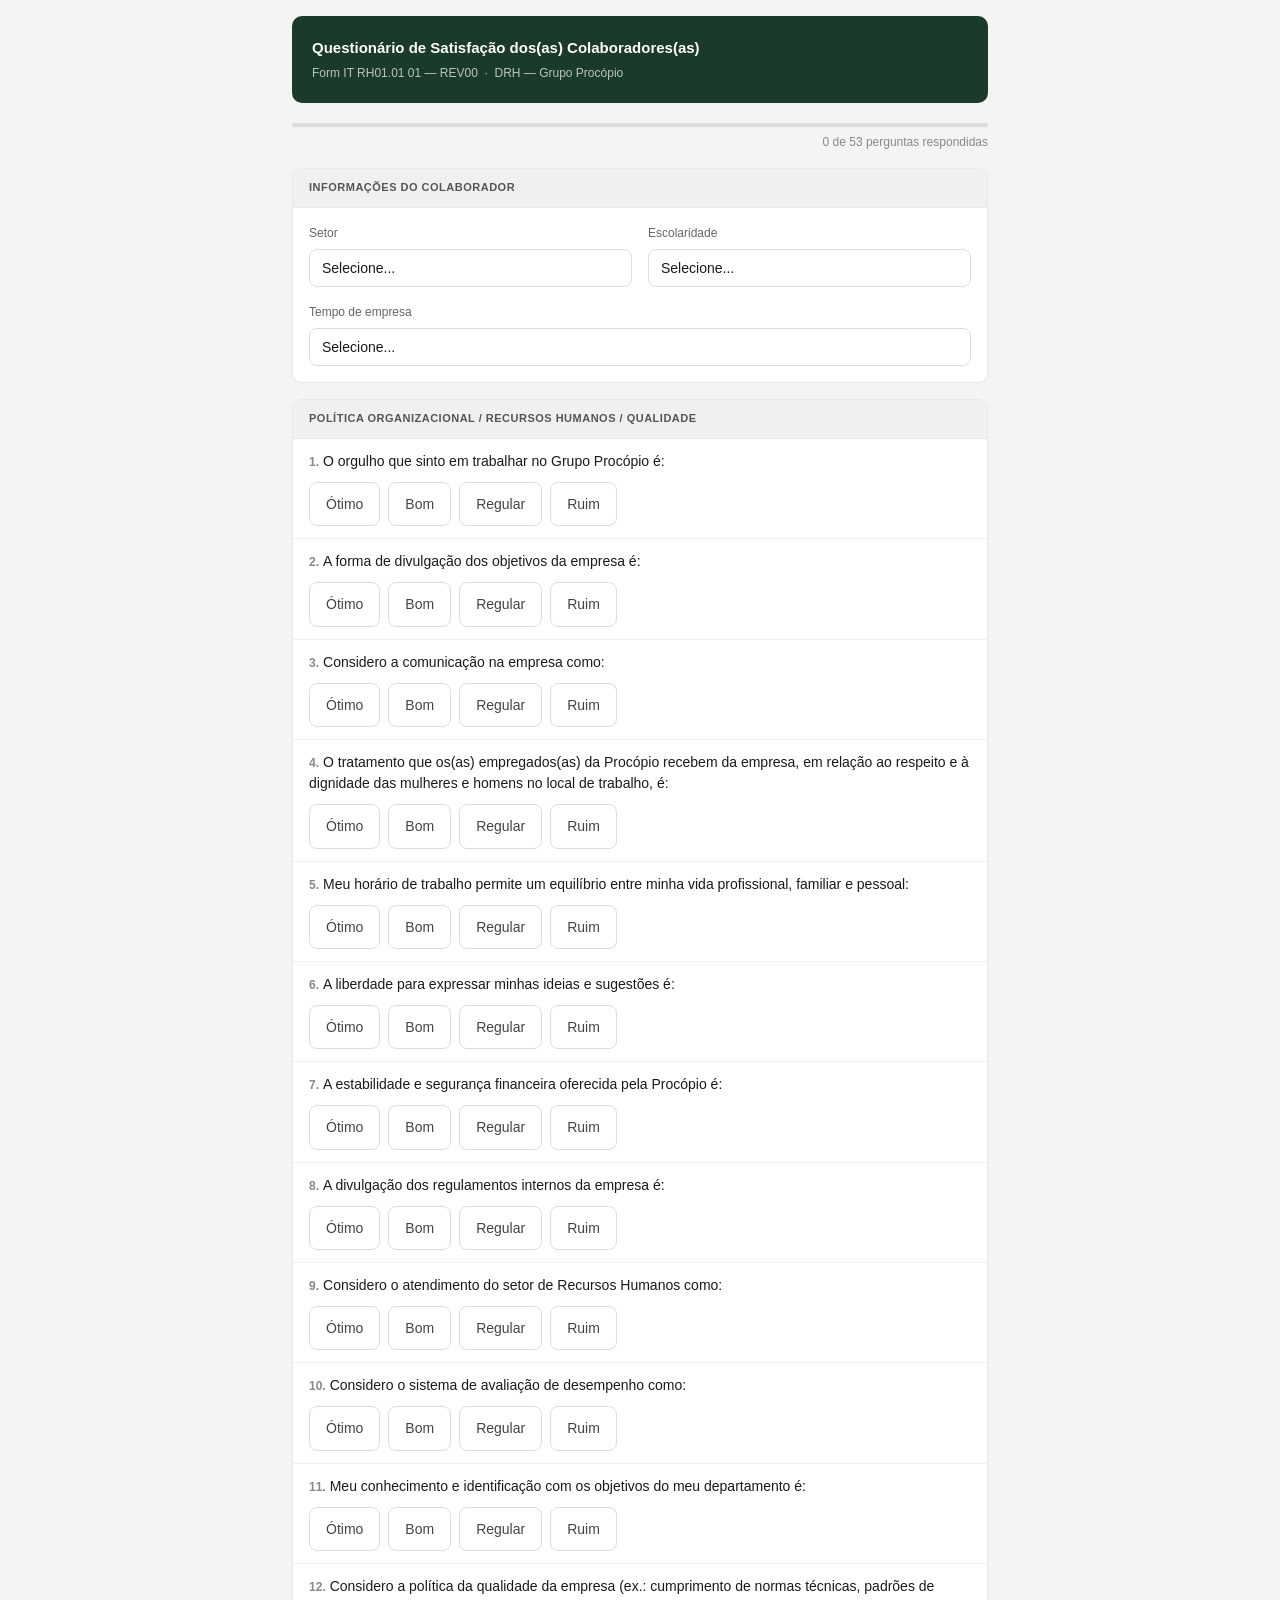
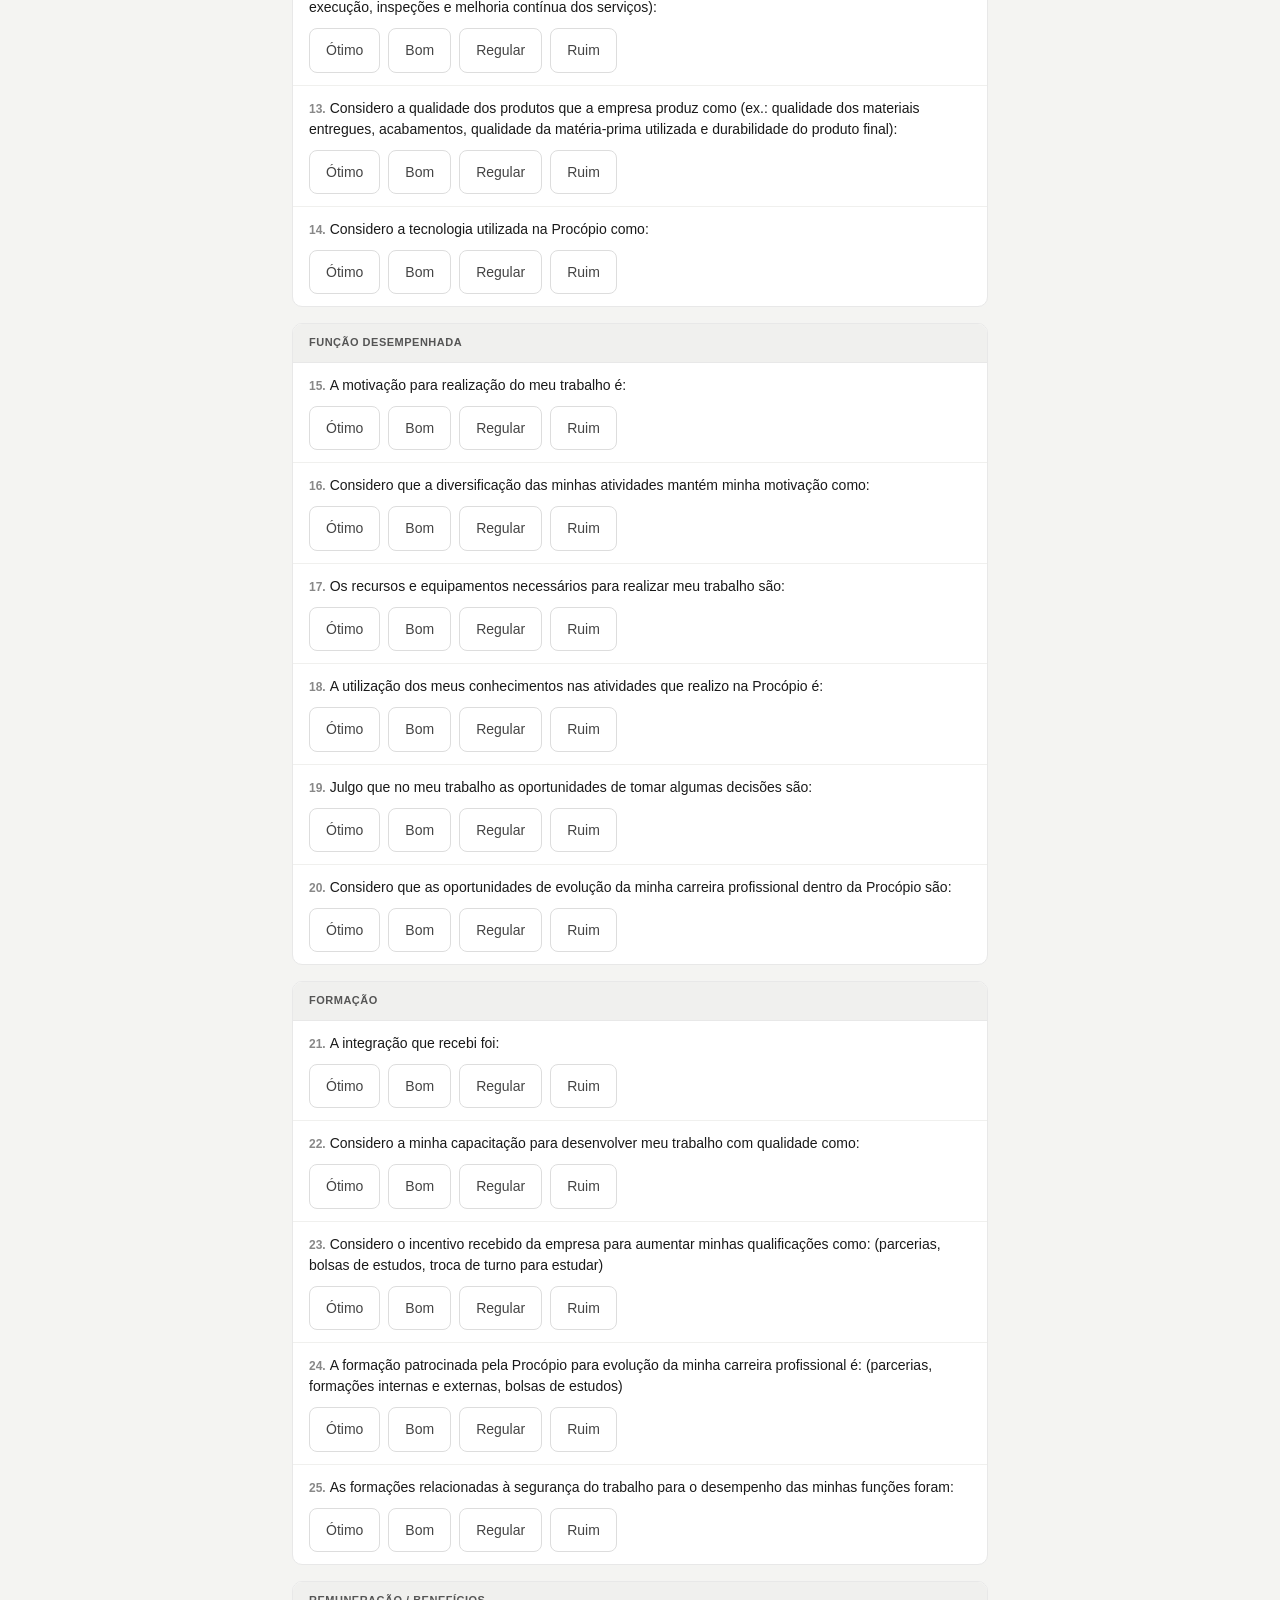
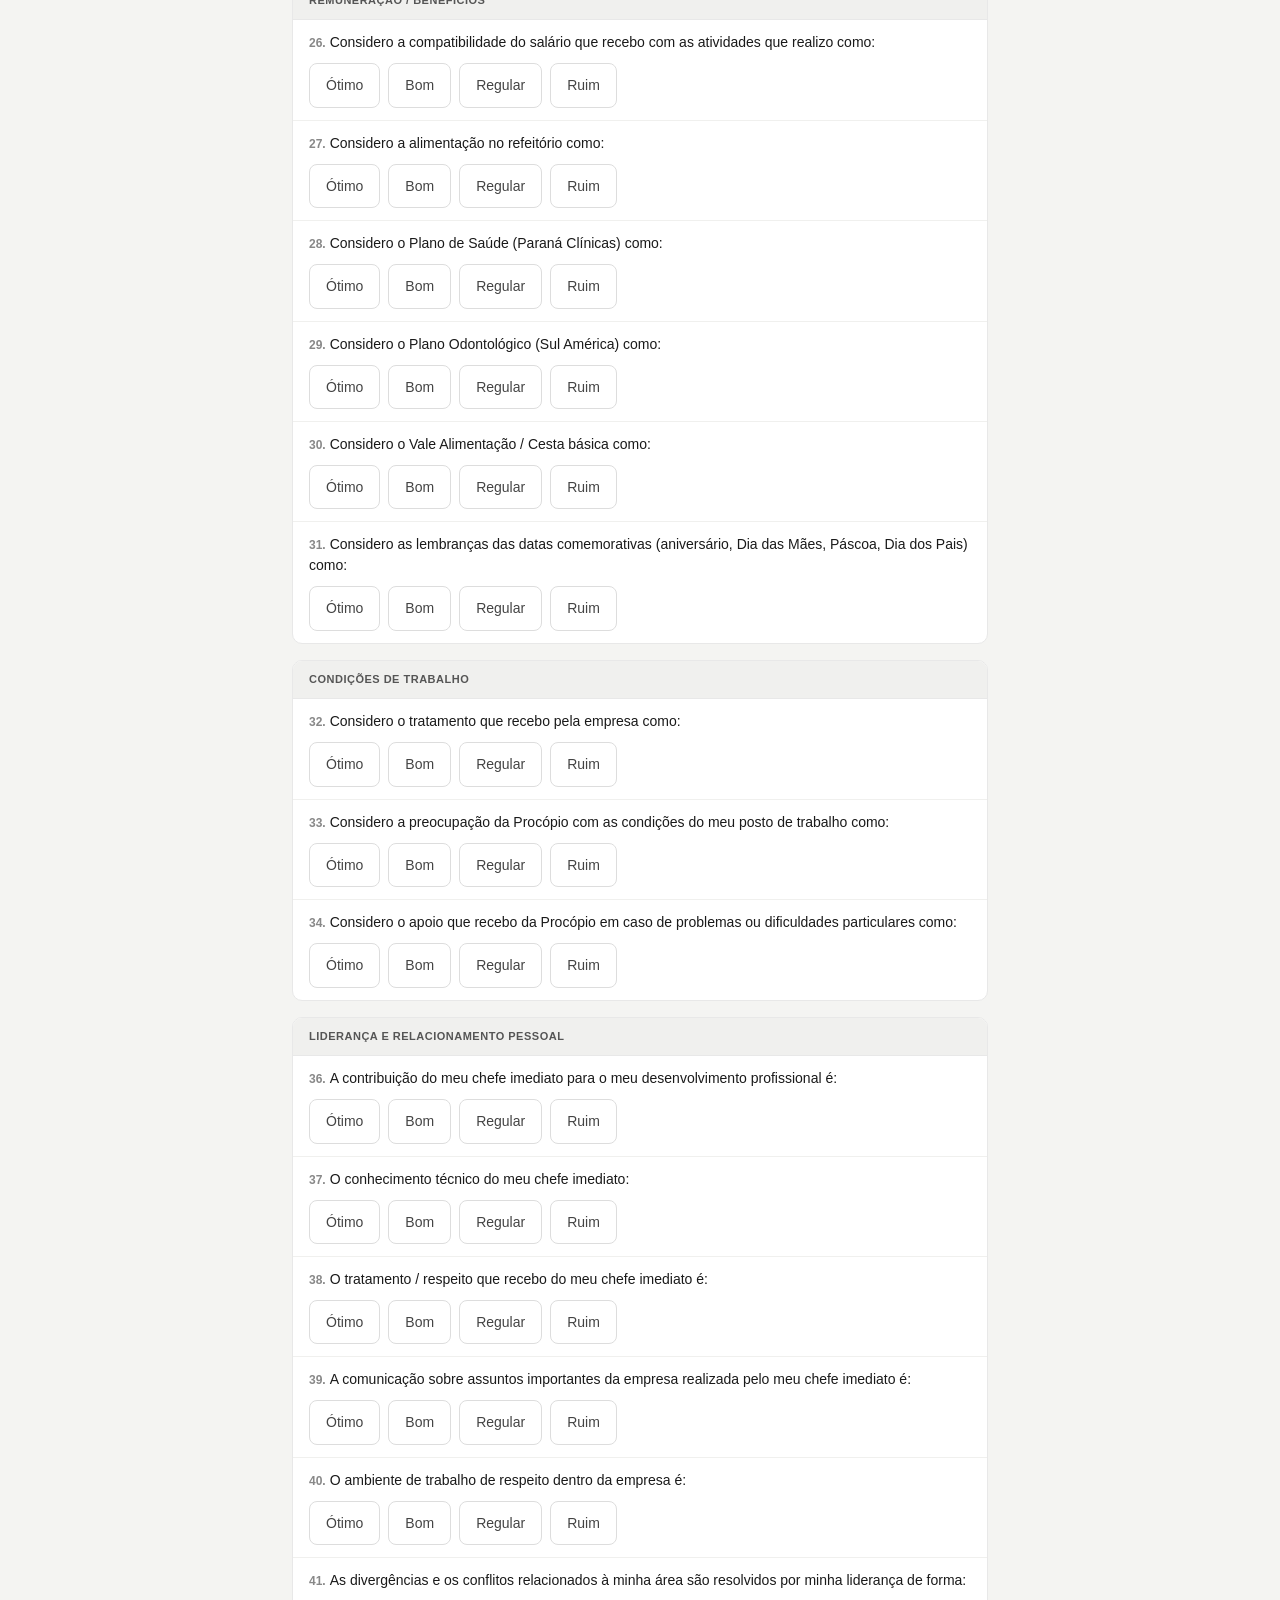
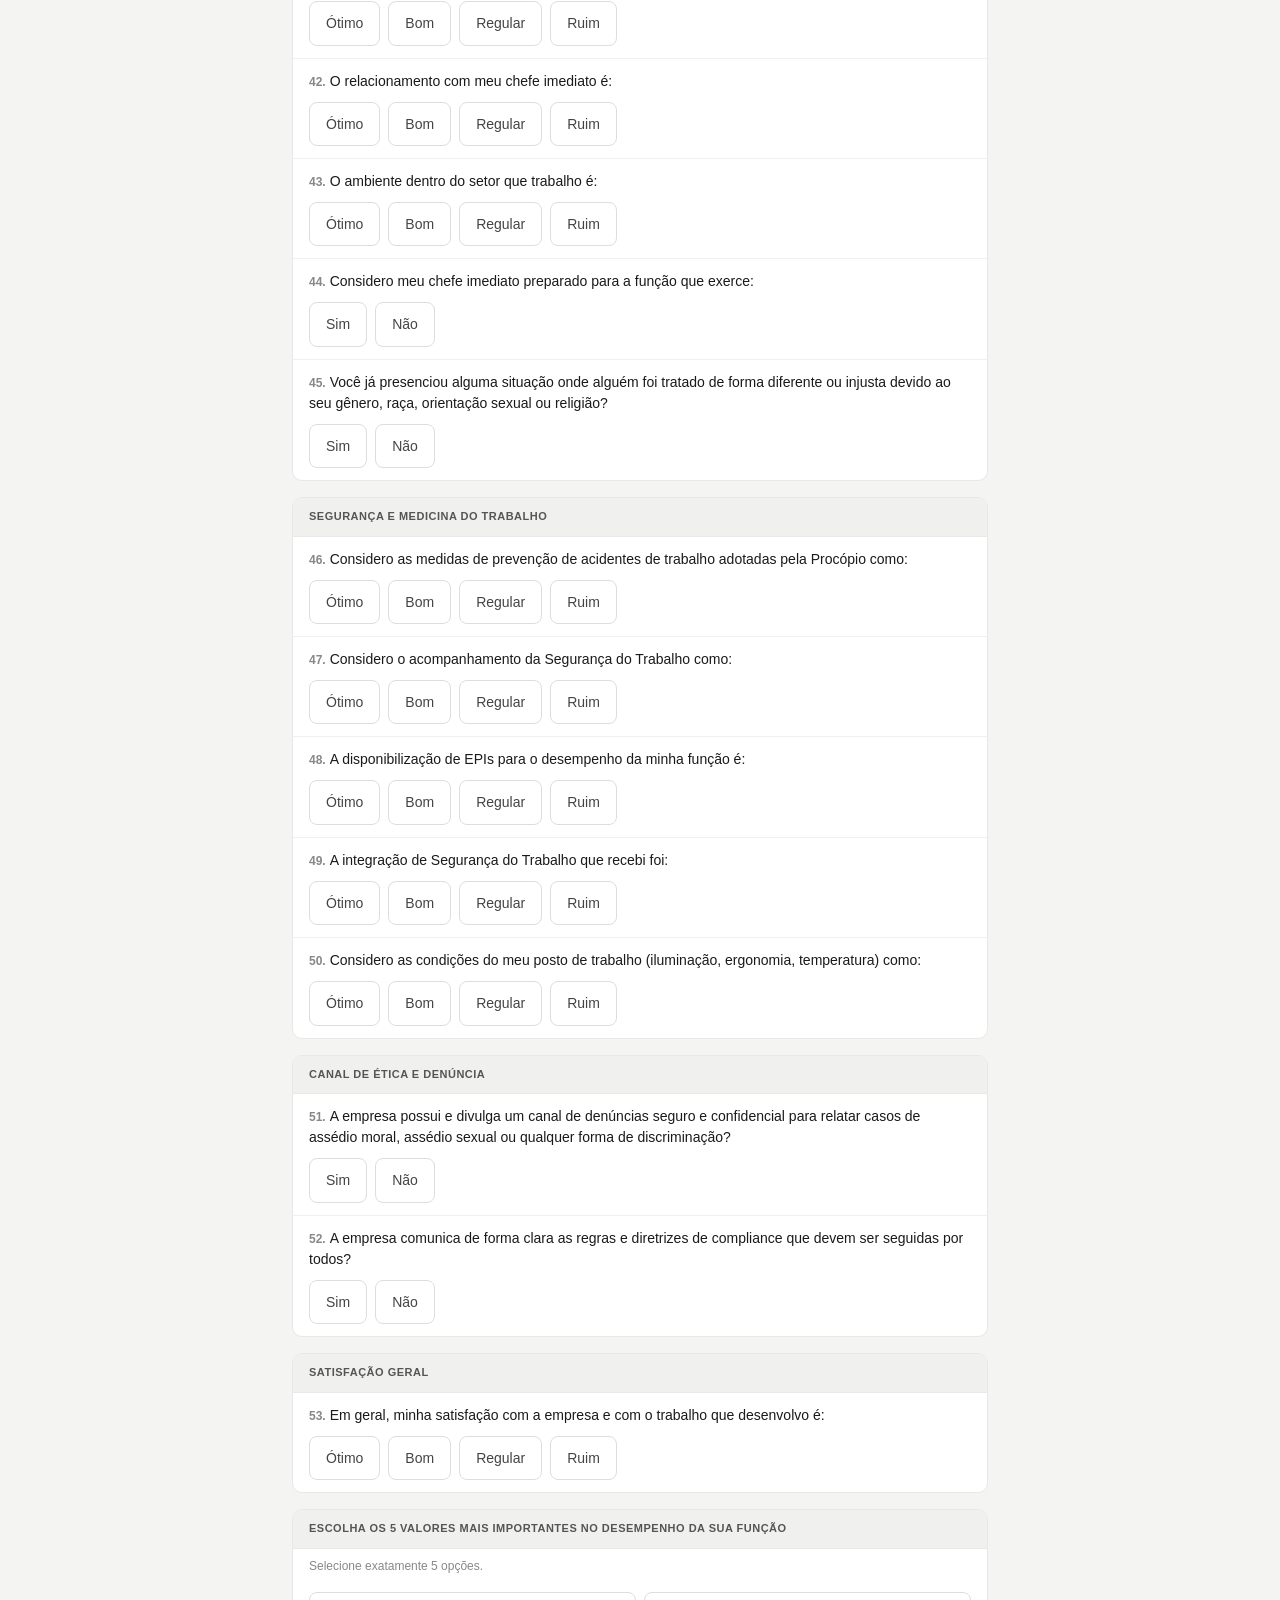
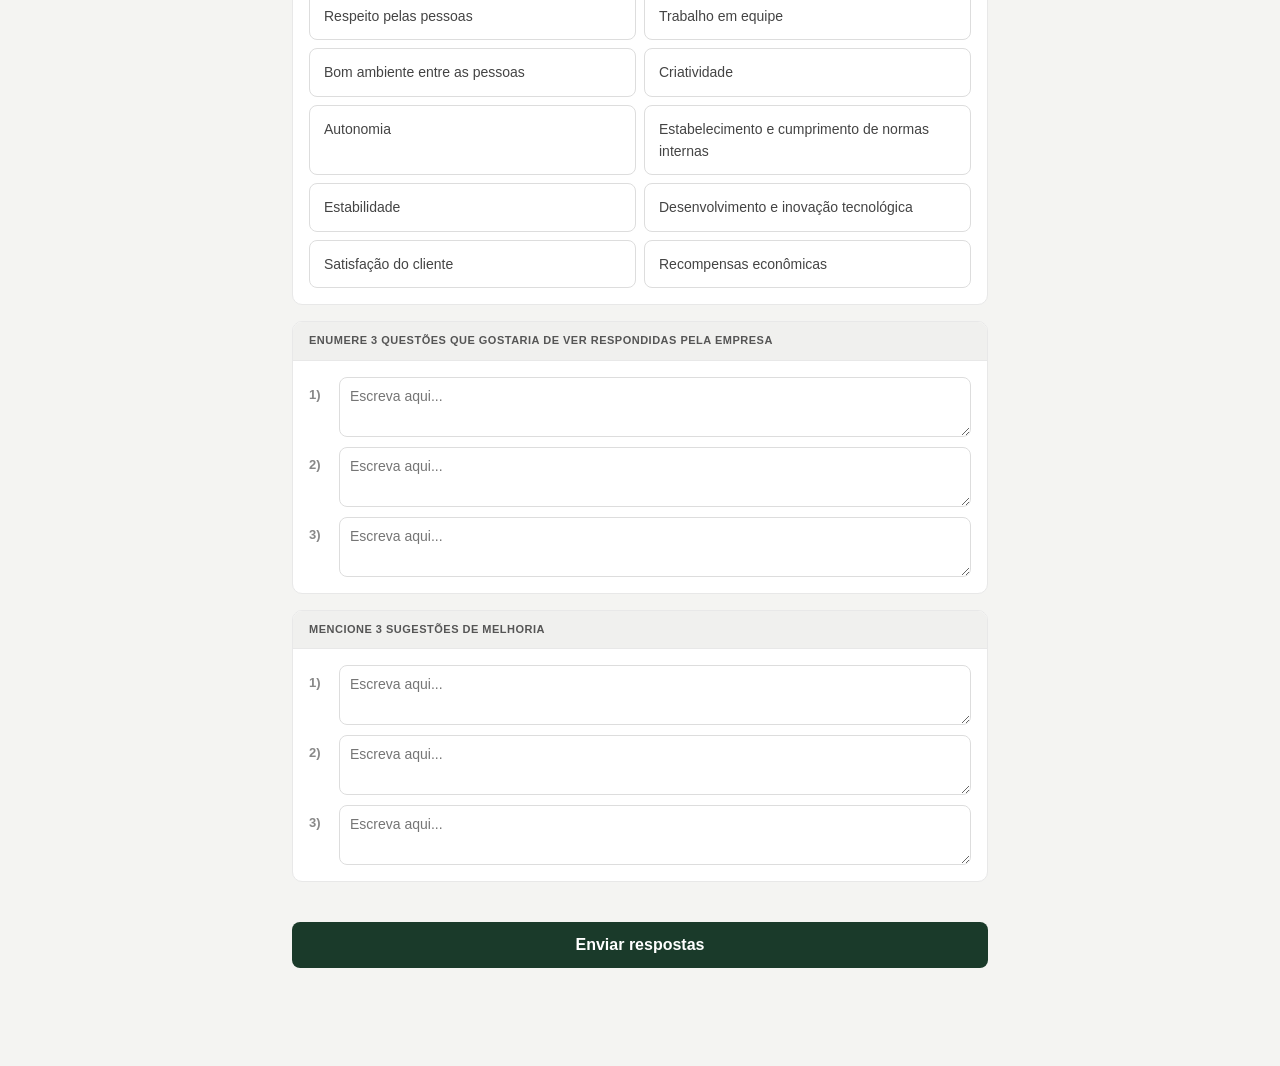
==== index.html @ 935e8601 "Rename Index.html to index.html" ====
<!DOCTYPE html>
<html lang="pt-BR">
<head>
  <meta charset="UTF-8">
  <meta name="viewport" content="width=device-width, initial-scale=1.0">
  <title>Pesquisa de Satisfação — Grupo Procópio</title>
  <link rel="stylesheet" href="style.css">
</head>
<body>

<div class="wrap">
  <div class="header">
    <h1>Questionário de Satisfação dos(as) Colaboradores(as)</h1>
    <p>Form IT RH01.01 01 — REV00 &nbsp;·&nbsp; DRH — Grupo Procópio</p>
  </div>

  <div class="progress-bar"><div class="progress-fill" id="prog"></div></div>
  <p class="progress-label" id="prog-label">0 de 53 perguntas respondidas</p>

  <form id="form">

    <div class="section">
      <div class="section-title">Informações do colaborador</div>
      <div class="info-grid">
        <div class="info-field">
          <label for="setor">Setor</label>
          <select id="setor" name="setor" required>
            <option value="">Selecione...</option>
            <option>Administrativo / Comercial / Compras / Controladoria / Financeiro / Contábil / RH / TI / Portaria / Serv. Gerais / Apoio Adm. / Seg. Trabalho</option>
            <option>Expedição / Logística / PCP / Almoxarifado / Controle M.P. / Cadastro / Custos / Desenv. Produtos / Controle de Qualidade</option>
            <option>Extrusão T35 / Extrusão T90 / Mecânica Extrusora / Laminadora / Manutenção Mecânica / Manutenção Elétrica</option>
            <option>Acabamento / Convertex / Impressão</option>
            <option>Acabamento Big Bag / Corte Kit Big Bag</option>
            <option>Lonas / Cortina / Trançadeira</option>
            <option>Tecelagem Plana / Urdideira / Revisora</option>
            <option>Tecelagem Circular / Tecelagem Circular Bag</option>
          </select>
        </div>
        <div class="info-field">
          <label for="escolaridade">Escolaridade</label>
          <select id="escolaridade" name="escolaridade" required>
            <option value="">Selecione...</option>
            <option>Ensino Fundamental Incompleto (1ª a 4ª série)</option>
            <option>Ensino Fundamental Completo (1º grau)</option>
            <option>Ensino Médio Incompleto</option>
            <option>Ensino Médio Completo</option>
            <option>Ensino Superior Incompleto</option>
            <option>Ensino Superior Completo</option>
            <option>Especialização / MBA / Mestrado</option>
          </select>
        </div>
        <div class="info-field full">
          <label for="tempo">Tempo de empresa</label>
          <select id="tempo" name="tempo" required>
            <option value="">Selecione...</option>
            <option>Há menos de 1 ano</option>
            <option>Entre 1 a 3 anos</option>
            <option>Entre 3 e 5 anos</option>
            <option>Entre 5 e 10 anos</option>
            <option>Mais de 10 anos</option>
          </select>
        </div>
      </div>
    </div>

    <div class="section" id="sec-politica"></div>
    <div class="section" id="sec-funcao"></div>
    <div class="section" id="sec-formacao"></div>
    <div class="section" id="sec-remuneracao"></div>
    <div class="section" id="sec-condicoes"></div>
    <div class="section" id="sec-lideranca"></div>
    <div class="section" id="sec-seguranca"></div>
    <div class="section" id="sec-etica"></div>
    <div class="section" id="sec-geral"></div>

    <div class="section">
      <div class="section-title">Escolha os 5 valores mais importantes no desempenho da sua função</div>
      <p class="cb-note" id="cb-note">Selecione exatamente 5 opções.</p>
      <div class="checkboxes" id="valores"></div>
    </div>

    <div class="section">
      <div class="section-title">Enumere 3 questões que gostaria de ver respondidas pela empresa</div>
      <div class="numbered-inputs">
        <div class="numbered-input"><span>1)</span><textarea name="qe1" placeholder="Escreva aqui..."></textarea></div>
        <div class="numbered-input"><span>2)</span><textarea name="qe2" placeholder="Escreva aqui..."></textarea></div>
        <div class="numbered-input"><span>3)</span><textarea name="qe3" placeholder="Escreva aqui..."></textarea></div>
      </div>
    </div>

    <div class="section">
      <div class="section-title">Mencione 3 sugestões de melhoria</div>
      <div class="numbered-inputs">
        <div class="numbered-input"><span>1)</span><textarea name="sug1" placeholder="Escreva aqui..."></textarea></div>
        <div class="numbered-input"><span>2)</span><textarea name="sug2" placeholder="Escreva aqui..."></textarea></div>
        <div class="numbered-input"><span>3)</span><textarea name="sug3" placeholder="Escreva aqui..."></textarea></div>
      </div>
    </div>

    <div class="submit-area">
      <button type="submit" class="btn-submit" id="btn-submit">Enviar respostas</button>
      <p class="erro" id="erro"></p>
    </div>

  </form>

  <div class="success-msg" id="success">
    <div class="success-icon">✓</div>
    <h2>Obrigado pela sua colaboração!</h2>
    <p>Sua pesquisa foi enviada com sucesso. Suas respostas são muito importantes para o Grupo Procópio.</p>
  </div>
</div>

<script>
const SUPABASE_URL = 'https://snpbcjtvoootlnkgpnqf.supabase.co';
const SUPABASE_KEY = 'sb_publishable_-Ua2XWfrny9d1gd7QwHbWw_etVIlfuI';

const OTIMO = ['Ótimo', 'Bom', 'Regular', 'Ruim'];
const SIMNAO = ['Sim', 'Não'];

const secoes = [
  { id: 'sec-politica', titulo: 'Política organizacional / Recursos humanos / Qualidade', perguntas: [
    [1,'O orgulho que sinto em trabalhar no Grupo Procópio é:',OTIMO],
    [2,'A forma de divulgação dos objetivos da empresa é:',OTIMO],
    [3,'Considero a comunicação na empresa como:',OTIMO],
    [4,'O tratamento que os(as) empregados(as) da Procópio recebem da empresa, em relação ao respeito e à dignidade das mulheres e homens no local de trabalho, é:',OTIMO],
    [5,'Meu horário de trabalho permite um equilíbrio entre minha vida profissional, familiar e pessoal:',OTIMO],
    [6,'A liberdade para expressar minhas ideias e sugestões é:',OTIMO],
    [7,'A estabilidade e segurança financeira oferecida pela Procópio é:',OTIMO],
    [8,'A divulgação dos regulamentos internos da empresa é:',OTIMO],
    [9,'Considero o atendimento do setor de Recursos Humanos como:',OTIMO],
    [10,'Considero o sistema de avaliação de desempenho como:',OTIMO],
    [11,'Meu conhecimento e identificação com os objetivos do meu departamento é:',OTIMO],
    [12,'Considero a política da qualidade da empresa (ex.: cumprimento de normas técnicas, padrões de execução, inspeções e melhoria contínua dos serviços):',OTIMO],
    [13,'Considero a qualidade dos produtos que a empresa produz como (ex.: qualidade dos materiais entregues, acabamentos, qualidade da matéria-prima utilizada e durabilidade do produto final):',OTIMO],
    [14,'Considero a tecnologia utilizada na Procópio como:',OTIMO],
  ]},
  { id: 'sec-funcao', titulo: 'Função desempenhada', perguntas: [
    [15,'A motivação para realização do meu trabalho é:',OTIMO],
    [16,'Considero que a diversificação das minhas atividades mantém minha motivação como:',OTIMO],
    [17,'Os recursos e equipamentos necessários para realizar meu trabalho são:',OTIMO],
    [18,'A utilização dos meus conhecimentos nas atividades que realizo na Procópio é:',OTIMO],
    [19,'Julgo que no meu trabalho as oportunidades de tomar algumas decisões são:',OTIMO],
    [20,'Considero que as oportunidades de evolução da minha carreira profissional dentro da Procópio são:',OTIMO],
  ]},
  { id: 'sec-formacao', titulo: 'Formação', perguntas: [
    [21,'A integração que recebi foi:',OTIMO],
    [22,'Considero a minha capacitação para desenvolver meu trabalho com qualidade como:',OTIMO],
    [23,'Considero o incentivo recebido da empresa para aumentar minhas qualificações como: (parcerias, bolsas de estudos, troca de turno para estudar)',OTIMO],
    [24,'A formação patrocinada pela Procópio para evolução da minha carreira profissional é: (parcerias, formações internas e externas, bolsas de estudos)',OTIMO],
    [25,'As formações relacionadas à segurança do trabalho para o desempenho das minhas funções foram:',OTIMO],
  ]},
  { id: 'sec-remuneracao', titulo: 'Remuneração / Benefícios', perguntas: [
    [26,'Considero a compatibilidade do salário que recebo com as atividades que realizo como:',OTIMO],
    [27,'Considero a alimentação no refeitório como:',OTIMO],
    [28,'Considero o Plano de Saúde (Paraná Clínicas) como:',OTIMO],
    [29,'Considero o Plano Odontológico (Sul América) como:',OTIMO],
    [30,'Considero o Vale Alimentação / Cesta básica como:',OTIMO],
    [31,'Considero as lembranças das datas comemorativas (aniversário, Dia das Mães, Páscoa, Dia dos Pais) como:',OTIMO],
  ]},
  { id: 'sec-condicoes', titulo: 'Condições de trabalho', perguntas: [
    [32,'Considero o tratamento que recebo pela empresa como:',OTIMO],
    [33,'Considero a preocupação da Procópio com as condições do meu posto de trabalho como:',OTIMO],
    [34,'Considero o apoio que recebo da Procópio em caso de problemas ou dificuldades particulares como:',OTIMO],
  ]},
  { id: 'sec-lideranca', titulo: 'Liderança e relacionamento pessoal', perguntas: [
    [36,'A contribuição do meu chefe imediato para o meu desenvolvimento profissional é:',OTIMO],
    [37,'O conhecimento técnico do meu chefe imediato:',OTIMO],
    [38,'O tratamento / respeito que recebo do meu chefe imediato é:',OTIMO],
    [39,'A comunicação sobre assuntos importantes da empresa realizada pelo meu chefe imediato é:',OTIMO],
    [40,'O ambiente de trabalho de respeito dentro da empresa é:',OTIMO],
    [41,'As divergências e os conflitos relacionados à minha área são resolvidos por minha liderança de forma:',OTIMO],
    [42,'O relacionamento com meu chefe imediato é:',OTIMO],
    [43,'O ambiente dentro do setor que trabalho é:',OTIMO],
    [44,'Considero meu chefe imediato preparado para a função que exerce:',SIMNAO],
    [45,'Você já presenciou alguma situação onde alguém foi tratado de forma diferente ou injusta devido ao seu gênero, raça, orientação sexual ou religião?',SIMNAO],
  ]},
  { id: 'sec-seguranca', titulo: 'Segurança e medicina do trabalho', perguntas: [
    [46,'Considero as medidas de prevenção de acidentes de trabalho adotadas pela Procópio como:',OTIMO],
    [47,'Considero o acompanhamento da Segurança do Trabalho como:',OTIMO],
    [48,'A disponibilização de EPIs para o desempenho da minha função é:',OTIMO],
    [49,'A integração de Segurança do Trabalho que recebi foi:',OTIMO],
    [50,'Considero as condições do meu posto de trabalho (iluminação, ergonomia, temperatura) como:',OTIMO],
  ]},
  { id: 'sec-etica', titulo: 'Canal de ética e denúncia', perguntas: [
    [51,'A empresa possui e divulga um canal de denúncias seguro e confidencial para relatar casos de assédio moral, assédio sexual ou qualquer forma de discriminação?',SIMNAO],
    [52,'A empresa comunica de forma clara as regras e diretrizes de compliance que devem ser seguidas por todos?',SIMNAO],
  ]},
  { id: 'sec-geral', titulo: 'Satisfação geral', perguntas: [
    [53,'Em geral, minha satisfação com a empresa e com o trabalho que desenvolvo é:',OTIMO],
  ]},
];

const valoresOpts = [
  'Respeito pelas pessoas','Trabalho em equipe','Bom ambiente entre as pessoas',
  'Criatividade','Autonomia','Estabelecimento e cumprimento de normas internas',
  'Estabilidade','Desenvolvimento e inovação tecnológica','Satisfação do cliente','Recompensas econômicas'
];

const answers = {};
let answeredCount = 0;
const TOTAL = 53;

function buildSecao(secao) {
  const el = document.getElementById(secao.id);
  el.innerHTML = `<div class="section-title">${secao.titulo}</div>`;
  secao.perguntas.forEach(([num, texto, opts]) => {
    const div = document.createElement('div');
    div.className = 'question';
    div.innerHTML = `<p class="q-text"><span class="q-num">${num}.</span>${texto}</p><div class="radio-group" id="rg${num}"></div>`;
    opts.forEach(opt => {
      const lbl = document.createElement('label');
      lbl.className = 'radio-opt';
      lbl.textContent = opt;
      lbl.addEventListener('click', () => selectOpt(num, opt, lbl, div.querySelector('.radio-group')));
      div.querySelector('.radio-group').appendChild(lbl);
    });
    el.appendChild(div);
  });
}

function selectOpt(num, val, clickedLbl, group) {
  const prev = !answers[num];
  answers[num] = val;
  group.querySelectorAll('.radio-opt').forEach(b => b.classList.remove('selected'));
  clickedLbl.classList.add('selected');
  if (prev) { answeredCount++; updateProgress(); }
}

function updateProgress() {
  const pct = Math.round((answeredCount / TOTAL) * 100);
  document.getElementById('prog').style.width = pct + '%';
  document.getElementById('prog-label').textContent = answeredCount + ' de ' + TOTAL + ' perguntas respondidas';
}

function buildValores() {
  const sel = new Set();
  const c = document.getElementById('valores');
  valoresOpts.forEach(v => {
    const lbl = document.createElement('label');
    lbl.className = 'cb-opt';
    lbl.textContent = v;
    lbl.addEventListener('click', () => {
      if (lbl.classList.contains('selected')) {
        sel.delete(v); lbl.classList.remove('selected');
      } else {
        if (sel.size >= 5) return;
        sel.add(v); lbl.classList.add('selected');
      }
      document.getElementById('cb-note').textContent = 'Selecionados: ' + sel.size + ' / 5';
    });
    c.appendChild(lbl);
  });
}

secoes.forEach(buildSecao);
buildValores();

document.getElementById('form').addEventListener('submit', async (e) => {
  e.preventDefault();
  const btn = document.getElementById('btn-submit');
  const erro = document.getElementById('erro');
  btn.textContent = 'Enviando...';
  btn.disabled = true;
  erro.textContent = '';

  const valoresSel = [...document.querySelectorAll('.cb-opt.selected')].map(el => el.textContent);
  if (valoresSel.length !== 5) {
    erro.textContent = 'Selecione exatamente 5 valores.';
    btn.textContent = 'Enviar respostas';
    btn.disabled = false;
    return;
  }

  const fd = new FormData(e.target);
  const payload = {
    setor: fd.get('setor'),
    escolaridade: fd.get('escolaridade'),
    tempo_empresa: fd.get('tempo'),
    respostas: answers,
    valores: valoresSel,
    questoes_empresa: [fd.get('qe1'), fd.get('qe2'), fd.get('qe3')],
    sugestoes: [fd.get('sug1'), fd.get('sug2'), fd.get('sug3')],
  };

  try {
    const res = await fetch(`${SUPABASE_URL}/rest/v1/respostas_satisfacao`, {
      method: 'POST',
      headers: {
        'Content-Type': 'application/json',
        'apikey': SUPABASE_KEY,
        'Authorization': `Bearer ${SUPABASE_KEY}`,
      },
      body: JSON.stringify(payload),
    });
    if (!res.ok) throw new Error('Erro ao enviar');
    document.getElementById('form').style.display = 'none';
    document.getElementById('success').style.display = 'block';
    window.scrollTo(0, 0);
  } catch (err) {
    erro.textContent = 'Erro ao enviar. Tente novamente.';
    btn.textContent = 'Enviar respostas';
    btn.disabled = false;
  }
});
</script>
</body>
</html>
---- style.css ----
* { box-sizing: border-box; margin: 0; padding: 0; }

body {
  font-family: -apple-system, BlinkMacSystemFont, 'Segoe UI', sans-serif;
  background: #f4f4f2;
  color: #1a1a1a;
  font-size: 15px;
  line-height: 1.6;
}

.wrap {
  max-width: 720px;
  margin: 0 auto;
  padding: 1rem 0.75rem 4rem;
}

.header {
  background: #1a3a2a;
  color: white;
  border-radius: 10px;
  padding: 1.25rem;
  margin-bottom: 1.25rem;
}

.header h1 { font-size: 15px; font-weight: 600; margin-bottom: 4px; }
.header p { font-size: 12px; opacity: 0.7; }

.progress-bar { height: 4px; background: #ddd; border-radius: 4px; margin-bottom: 6px; }
.progress-fill { height: 100%; background: #2d7a4f; border-radius: 4px; transition: width 0.3s; width: 0%; }
.progress-label { font-size: 12px; color: #888; text-align: right; margin-bottom: 1rem; }

.section { background: white; border-radius: 10px; border: 1px solid #e8e8e8; margin-bottom: 1rem; overflow: hidden; }
.section-title { background: #f0f0ee; padding: 10px 1rem; font-size: 11px; font-weight: 600; color: #555; text-transform: uppercase; letter-spacing: 0.5px; border-bottom: 1px solid #e8e8e8; }

.question { padding: 12px 1rem; border-bottom: 1px solid #f0f0ee; }
.question:last-child { border-bottom: none; }
.q-text { font-size: 14px; color: #1a1a1a; margin-bottom: 10px; line-height: 1.5; }
.q-num { font-weight: 600; color: #888; margin-right: 4px; font-size: 12px; }

.radio-group { display: flex; gap: 8px; flex-wrap: wrap; }
.radio-opt {
  padding: 10px 16px;
  border: 1px solid #ddd;
  border-radius: 8px;
  cursor: pointer;
  font-size: 14px;
  color: #444;
  background: white;
  transition: all 0.15s;
  user-select: none;
  min-width: 80px;
  text-align: center;
  flex: 1;
}
.radio-opt:hover { border-color: #2d7a4f; color: #2d7a4f; }
.radio-opt.selected { background: #2d7a4f; border-color: #2d7a4f; color: white; }

.info-grid { display: grid; grid-template-columns: 1fr; gap: 1rem; padding: 1rem; }
.info-field label { font-size: 12px; color: #666; display: block; margin-bottom: 6px; font-weight: 500; }
.info-field select {
  width: 100%;
  padding: 10px 12px;
  font-size: 14px;
  border: 1px solid #ddd;
  border-radius: 8px;
  background: white;
  color: #1a1a1a;
  -webkit-appearance: none;
}
.info-field.full { grid-column: 1 / -1; }

.cb-note { font-size: 12px; color: #888; padding: 8px 1rem 0; }
.checkboxes { display: grid; grid-template-columns: 1fr; gap: 8px; padding: 1rem; }
.cb-opt {
  padding: 12px 14px;
  border: 1px solid #ddd;
  border-radius: 8px;
  cursor: pointer;
  font-size: 14px;
  color: #444;
  background: white;
  transition: all 0.15s;
  user-select: none;
}
.cb-opt:hover { border-color: #2d7a4f; color: #2d7a4f; }
.cb-opt.selected { background: #eaf5ef; border-color: #2d7a4f; color: #1a3a2a; font-weight: 500; }

.numbered-inputs { padding: 1rem; display: flex; flex-direction: column; gap: 10px; }
.numbered-input { display: flex; align-items: flex-start; gap: 10px; }
.numbered-input span { font-size: 13px; font-weight: 600; color: #888; min-width: 20px; padding-top: 8px; }
.numbered-input textarea {
  flex: 1;
  padding: 10px;
  font-size: 14px;
  border: 1px solid #ddd;
  border-radius: 8px;
  background: white;
  color: #1a1a1a;
  resize: vertical;
  font-family: inherit;
  min-height: 60px;
}
.numbered-input textarea:focus { outline: none; border-color: #2d7a4f; }

.submit-area { text-align: center; padding: 1.5rem 0; }
.btn-submit {
  width: 100%;
  padding: 14px;
  font-size: 16px;
  font-weight: 600;
  border-radius: 8px;
  border: none;
  background: #1a3a2a;
  color: white;
  cursor: pointer;
  transition: all 0.15s;
}
.btn-submit:hover { background: #2d7a4f; }
.btn-submit:disabled { opacity: 0.6; cursor: not-allowed; }
.erro { color: #c0392b; font-size: 13px; margin-top: 10px; }

.success-msg { display: none; text-align: center; padding: 3rem 1.5rem; background: white; border-radius: 10px; border: 1px solid #e8e8e8; }
.success-icon { width: 60px; height: 60px; border-radius: 50%; background: #eaf5ef; color: #2d7a4f; font-size: 28px; display: flex; align-items: center; justify-content: center; margin: 0 auto 1rem; }
.success-msg h2 { font-size: 20px; margin-bottom: 8px; }
.success-msg p { font-size: 14px; color: #666; }

/* PAINEL */
.painel-header { background: #1a3a2a; color: white; padding: 1rem 1.5rem; display: flex; justify-content: space-between; align-items: center; }
.painel-header h1 { font-size: 16px; font-weight: 600; }
.painel-header a { font-size: 13px; color: rgba(255,255,255,0.7); text-decoration: none; }
.painel-wrap { max-width: 1100px; margin: 0 auto; padding: 1.5rem 1rem 4rem; }

.stats-grid { display: grid; grid-template-columns: repeat(auto-fit, minmax(160px, 1fr)); gap: 12px; margin-bottom: 1.5rem; }
.stat-card { background: white; border: 1px solid #e8e8e8; border-radius: 10px; padding: 1rem 1.25rem; }
.stat-card .label { font-size: 12px; color: #888; margin-bottom: 4px; }
.stat-card .value { font-size: 28px; font-weight: 600; color: #1a3a2a; }

.tabela-section { background: white; border: 1px solid #e8e8e8; border-radius: 10px; overflow: hidden; margin-bottom: 1.5rem; }
.tabela-section h2 { font-size: 14px; font-weight: 600; padding: 12px 1.25rem; border-bottom: 1px solid #e8e8e8; color: #333; }

table { width: 100%; border-collapse: collapse; font-size: 13px; }
th { background: #f9f9f7; padding: 10px 12px; text-align: left; font-weight: 600; color: #555; border-bottom: 1px solid #e8e8e8; font-size: 12px; }
td { padding: 10px 12px; border-bottom: 1px solid #f0f0ee; color: #333; vertical-align: top; }
tr:last-child td { border-bottom: none; }
tr:hover td { background: #fafaf8; }

.badge { display: inline-block; padding: 2px 8px; border-radius: 12px; font-size: 11px; font-weight: 600; }
.badge-otimo { background: #eaf5ef; color: #1a5c30; }
.badge-bom { background: #e8f0fb; color: #1a3a7a; }
.badge-regular { background: #fef8e7; color: #7a5a1a; }
.badge-ruim { background: #fdecea; color: #7a1a1a; }

.login-wrap { min-height: 100vh; display: flex; align-items: center; justify-content: center; background: #f4f4f2; padding: 1rem; }
.login-card { background: white; border: 1px solid #e8e8e8; border-radius: 12px; padding: 2rem 1.5rem; width: 100%; max-width: 360px; text-align: center; }
.login-card h1 { font-size: 20px; margin-bottom: 6px; }
.login-card p { font-size: 13px; color: #888; margin-bottom: 1.5rem; }
.login-card input { width: 100%; padding: 12px; font-size: 15px; border: 1px solid #ddd; border-radius: 8px; margin-bottom: 12px; font-family: inherit; }
.login-card input:focus { outline: none; border-color: #2d7a4f; }
.btn-login { width: 100%; padding: 12px; font-size: 15px; font-weight: 600; background: #1a3a2a; color: white; border: none; border-radius: 8px; cursor: pointer; }
.btn-login:hover { background: #2d7a4f; }
.login-erro { color: #c0392b; font-size: 13px; margin-top: 8px; }

/* TABLET */
@media (min-width: 600px) {
  .info-grid { grid-template-columns: 1fr 1fr; }
  .checkboxes { grid-template-columns: 1fr 1fr; }
  .radio-opt { flex: unset; min-width: unset; }
}
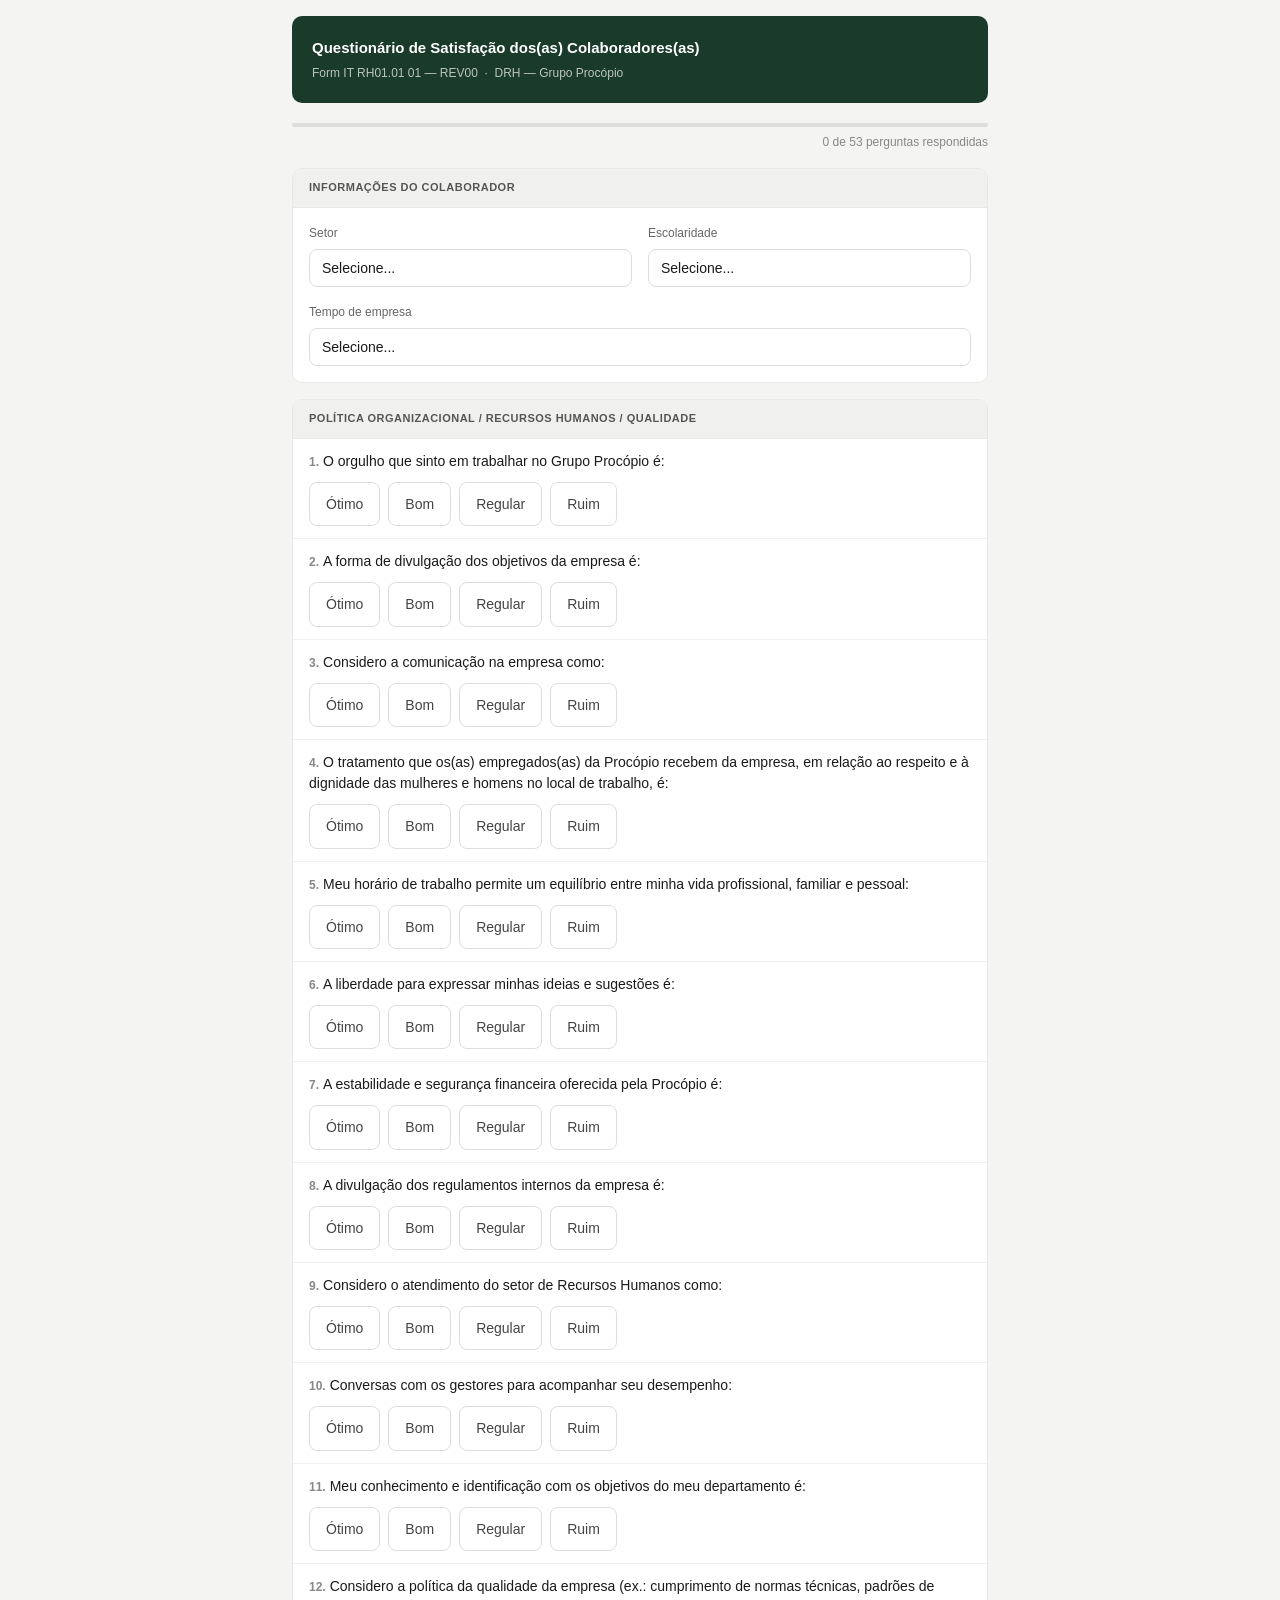
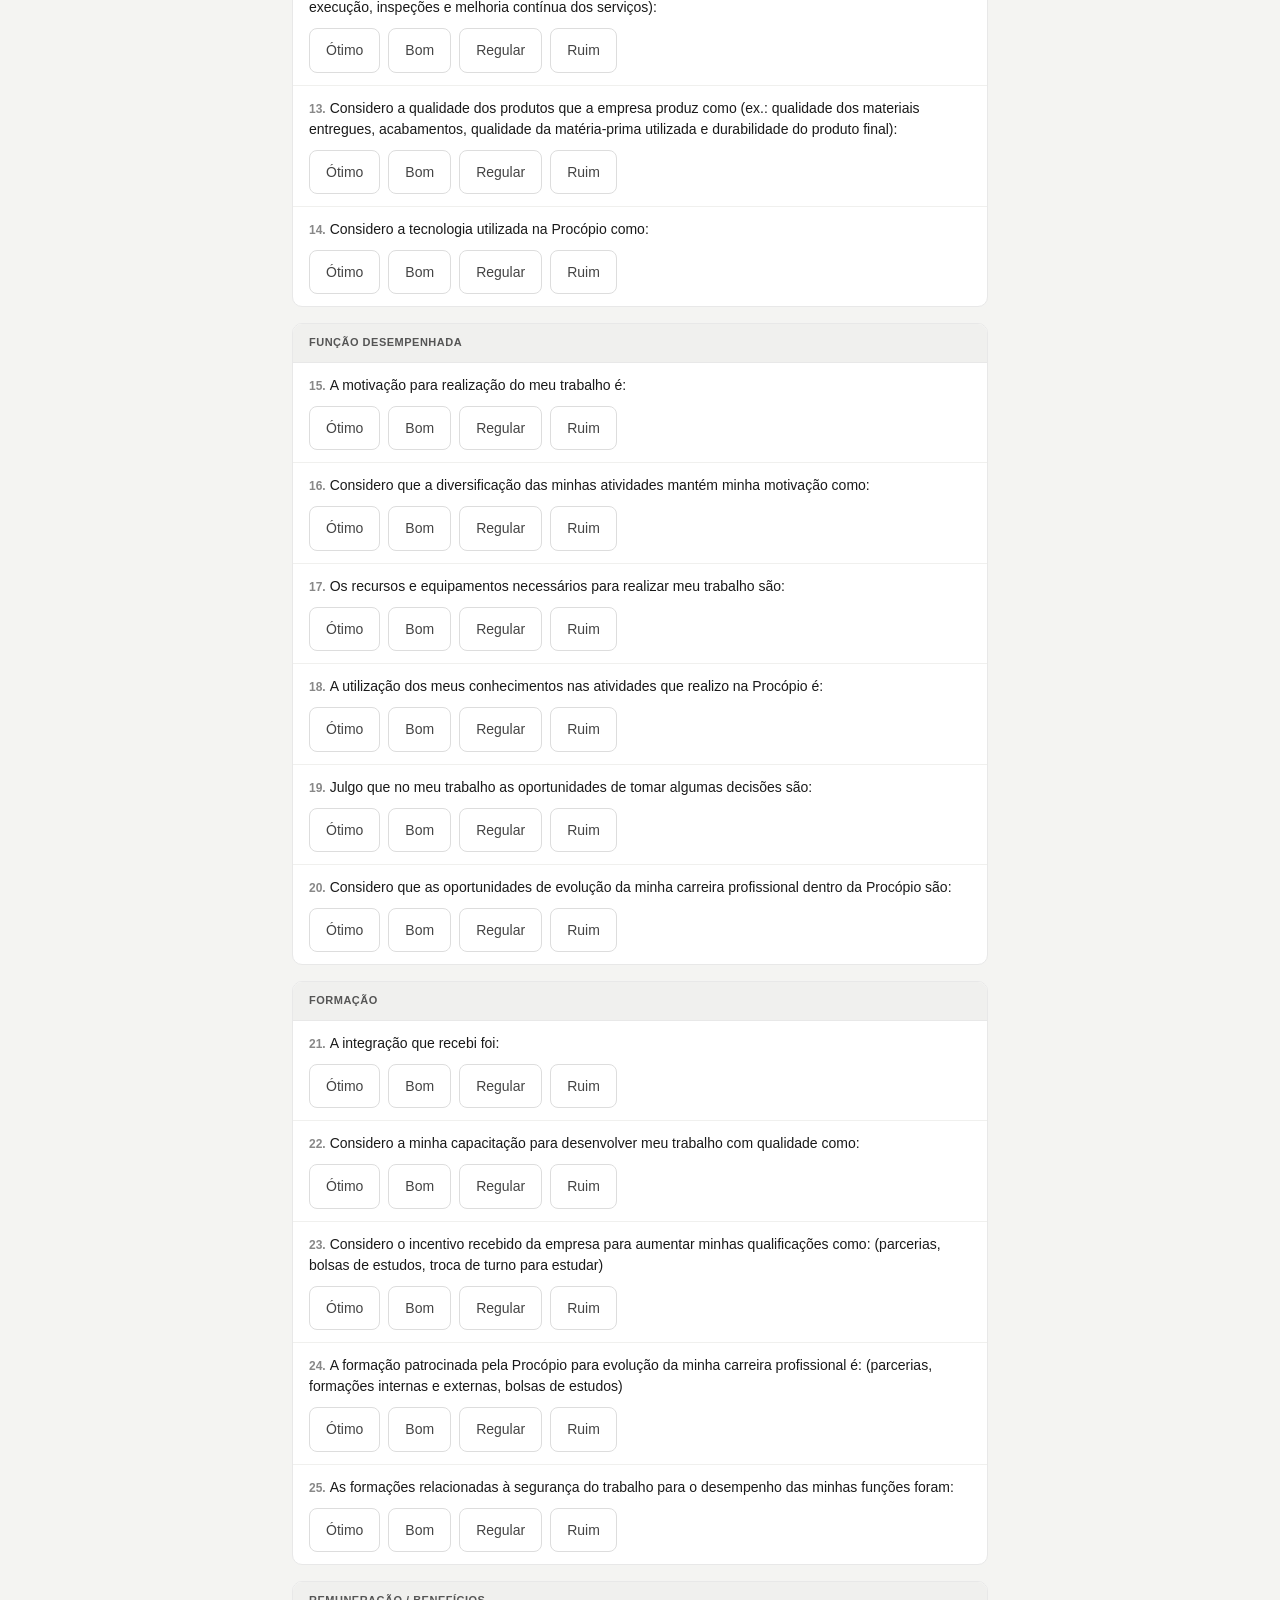
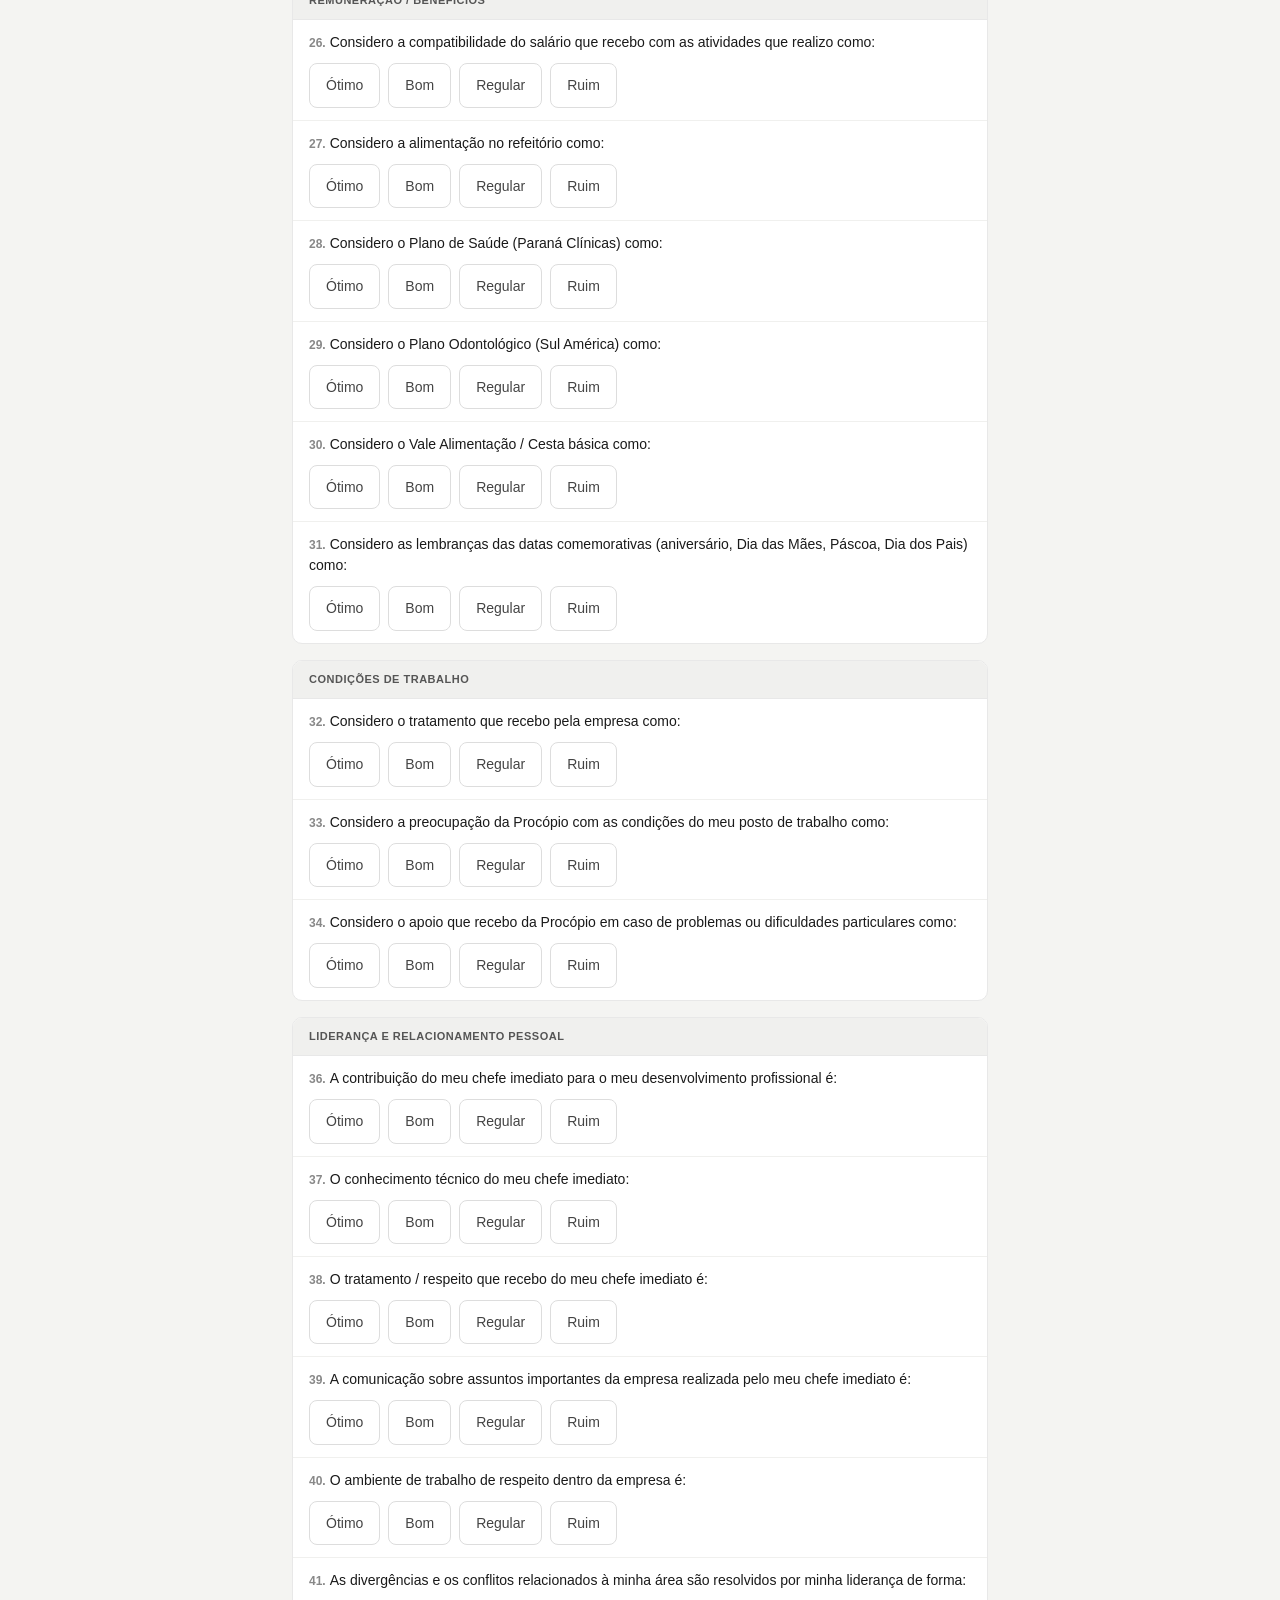
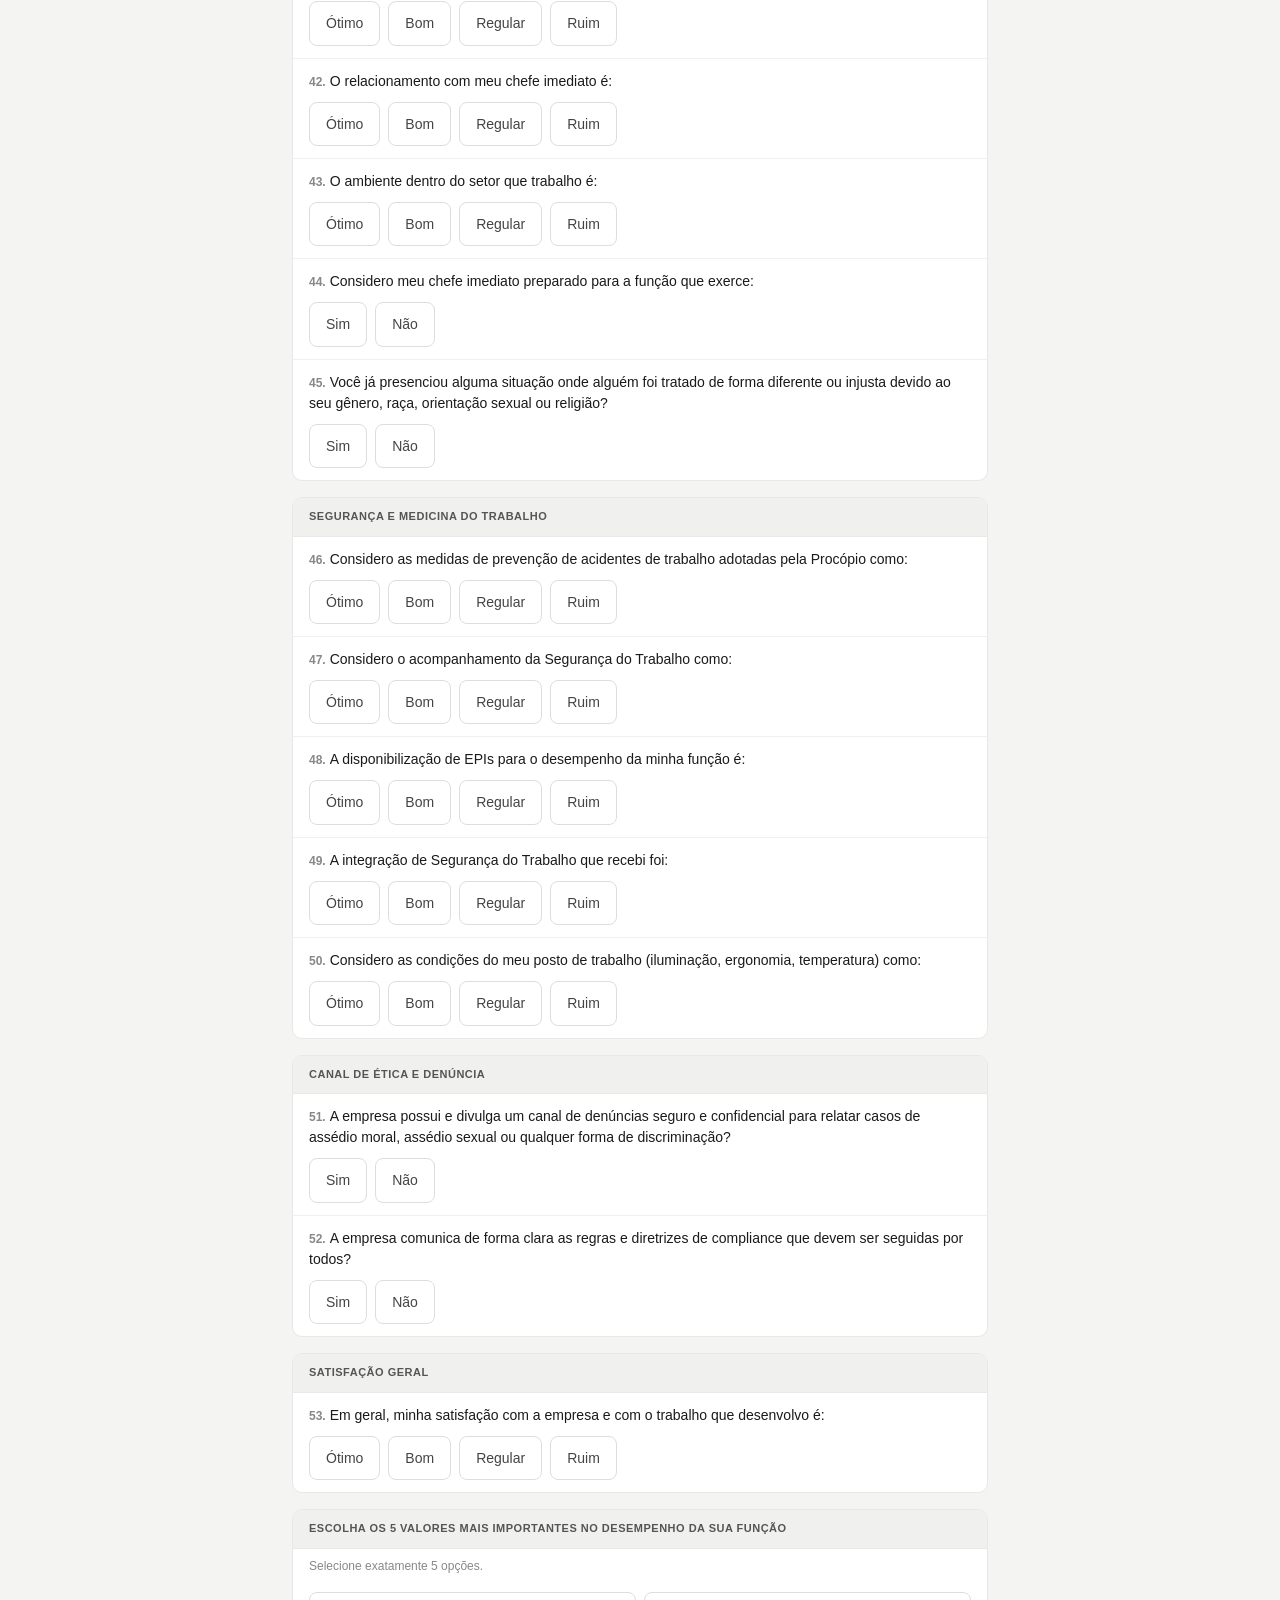
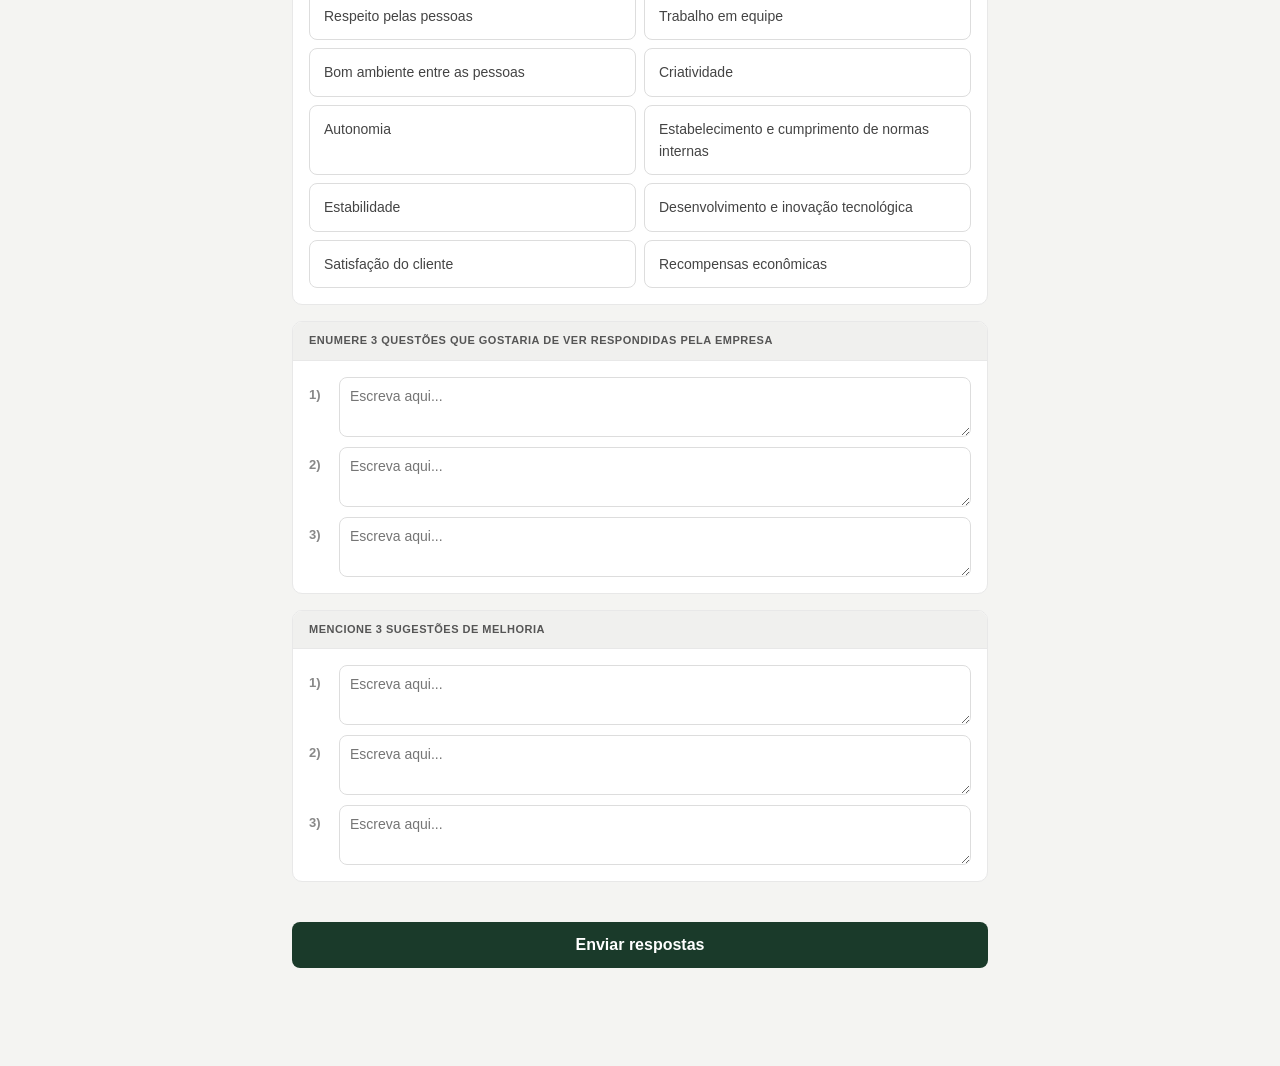
==== commit 4377c33c: "Update performance evaluation question in index.html" ====
--- a/index.html
+++ b/index.html
@@ -129,7 +129,7 @@
     [7,'A estabilidade e segurança financeira oferecida pela Procópio é:',OTIMO],
     [8,'A divulgação dos regulamentos internos da empresa é:',OTIMO],
     [9,'Considero o atendimento do setor de Recursos Humanos como:',OTIMO],
-    [10,'Considero o sistema de avaliação de desempenho como:',OTIMO],
+    [10,'Conversas com os gestores para acompanhar seu desempenho:',OTIMO],
     [11,'Meu conhecimento e identificação com os objetivos do meu departamento é:',OTIMO],
     [12,'Considero a política da qualidade da empresa (ex.: cumprimento de normas técnicas, padrões de execução, inspeções e melhoria contínua dos serviços):',OTIMO],
     [13,'Considero a qualidade dos produtos que a empresa produz como (ex.: qualidade dos materiais entregues, acabamentos, qualidade da matéria-prima utilizada e durabilidade do produto final):',OTIMO],
